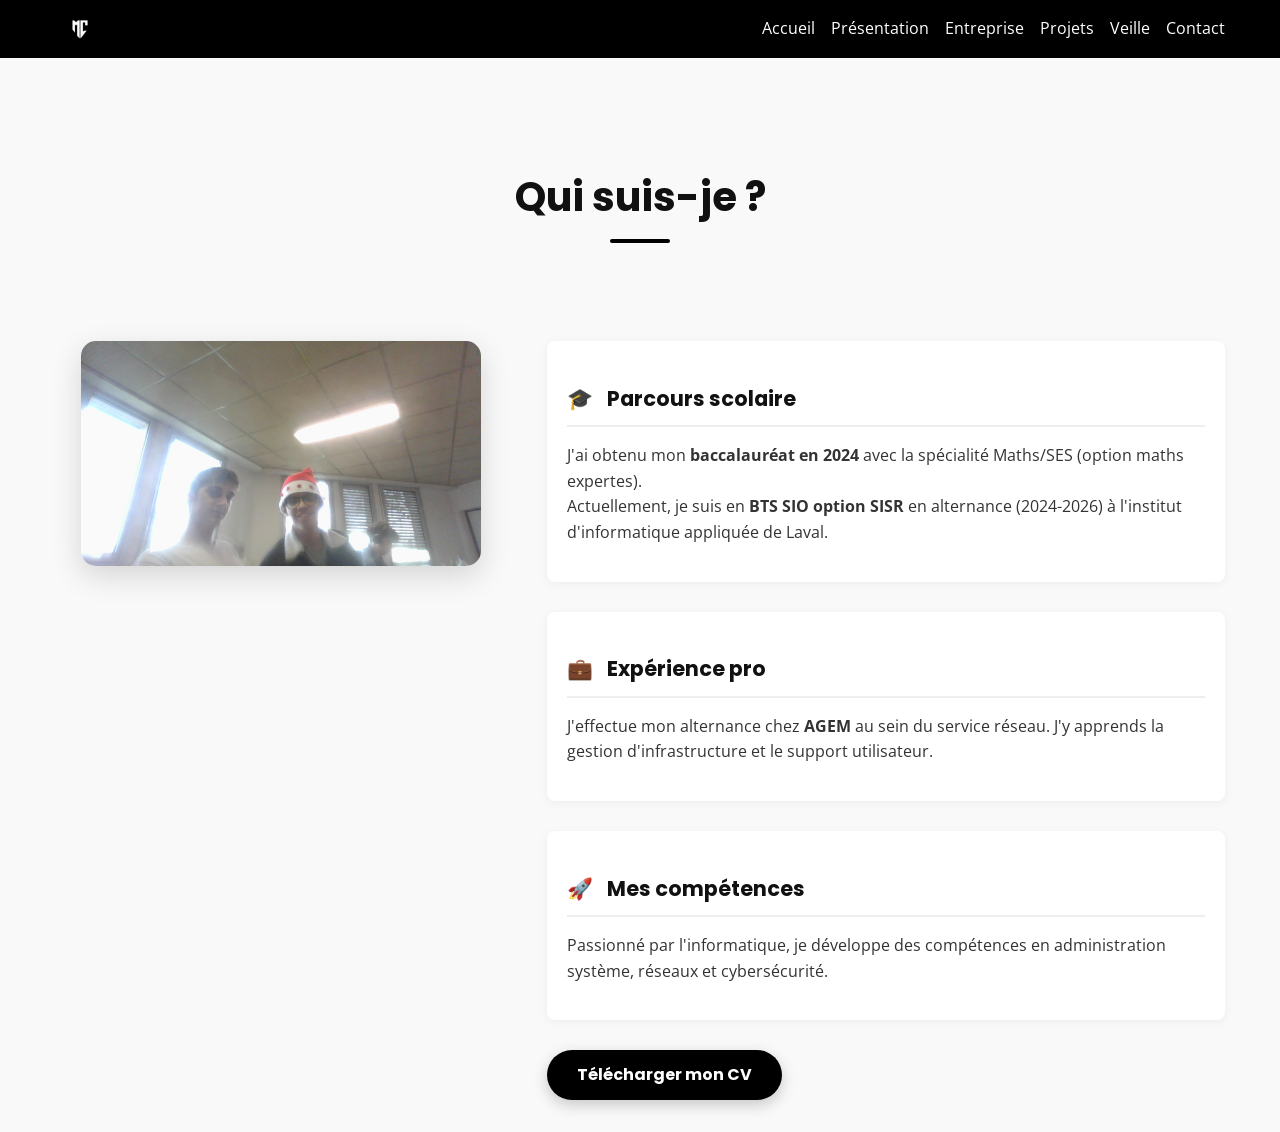
==== presentation.html @ c4e86118 "remplacement de l'ancien portefolio par le nouveau remplacement de l'ancien portefolio par le nouvea" ====
<!DOCTYPE html>
<html lang="fr">
<head>
    <meta charset="UTF-8">
    <meta name="viewport" content="width=device-width, initial-scale=1.0">
    <title>Présentation - Mathis Chauvin</title>
    <link rel="preconnect" href="https://fonts.googleapis.com">
    <link rel="preconnect" href="https://fonts.gstatic.com" crossorigin>
    <link href="https://fonts.googleapis.com/css2?family=Open+Sans:wght@400;600&family=Poppins:wght@600;700&display=swap" rel="stylesheet">
    
    <link rel="stylesheet" href="asset/css/normalize.css">
    <link rel="stylesheet" href="asset/css/style.css">
    <link rel="icon" href="asset/image/m.png" type="image/x-icon">
</head>
<body>
    <header id="header">    
        <div class="container">
            <a href="index.html"><img src="asset/image/mc.png" alt="Logo" class="logo"></a>       
            <nav class="underline">      
                <ul>
                    <li><a href="index.html">Accueil</a></li>
                    <li><a href="presentation.html" class="active">Présentation</a></li>
                    <li><a href="entreprise.html">Entreprise</a></li>
                    <li><a href="projets.html">Projets</a></li>
                    <li><a href="veille.html">Veille</a></li>
                    <li><a href="contact.html">Contact</a></li>
                </ul>
            </nav>
        </div>
    </header>

    <main>
        <section id="presentation-content">
             <div class="container split-layout">
                <div class="full-width">
                    <h2 class="section-title">Qui suis-je ?</h2>
                </div>

                <div class="image-box">
                    <img src="asset/image/noel.jpg" alt="Mathis Chauvin" class="profile-pic">
                </div>

                <div class="text-box">
                    <div class="info-block">
                        <h3><span class="icon">🎓</span> Parcours scolaire</h3>
                        <p>
                            J'ai obtenu mon <strong>baccalauréat en 2024</strong> avec la spécialité Maths/SES (option maths expertes).<br>
                            Actuellement, je suis en <strong>BTS SIO option SISR</strong> en alternance (2024-2026) à l'institut d'informatique appliquée de Laval.
                        </p>
                    </div>

                    <div class="info-block">
                        <h3><span class="icon">💼</span> Expérience pro</h3>
                        <p>
                            J'effectue mon alternance chez <strong>AGEM</strong> au sein du service réseau. J'y apprends la gestion d'infrastructure et le support utilisateur.
                        </p>
                    </div>

                    <div class="info-block">
                        <h3><span class="icon">🚀</span> Mes compétences</h3>
                        <p>
                            Passionné par l'informatique, je développe des compétences en administration système, réseaux et cybersécurité.
                        </p>
                    </div>

                    <a href="asset/pdf/CV licence cybersécurité.pdf" target="_blank" class="btn-download">
                        Télécharger mon CV
                    </a>
                </div>       
             </div>
         </section>
    </main>
    
    </body>
</html>
---- asset/css/style.css ----
html{
    scroll-behavior: smooth;
}

.container {
    width: 100%; /* Prend toute la largeur disponible */
    max-width: 1200px; /* Mais s'arrête à 1200px pour ne pas être trop large sur PC */
    margin: 0 auto;
    padding: 0 15px; /* Ajoute une petite marge interne pour que le texte ne colle pas aux bords sur mobile */
    box-sizing: border-box; /* Assure que le padding ne casse pas la largeur */
}

main > section {
    padding: 2rem 0;
}

/* /----------------------------------Header------------------------------------------------------------*/ 
#header {
    position: fixed;
    top: 0;
    width: 100%;
    background-color: black;
    z-index: 1000
}

#header > .container {
    display: flex;
    justify-content: space-between;
    align-items: center;
}
#header .container ul{
    display: flex;
    gap: 1rem ;
    margin: 0;
    padding: 0;
    list-style: none;
}
#header nav ul a{
color: white;
text-decoration: none;
}
#header .underline :hover{
    text-decoration:underline;
    }

#header .logo{
    height: 50px; ;
} 

#header .logo img{
    height: 100%;
}

/* /-------------------------------------Menu----------------------------------------------------*/ 

 #menus #menuToggle
 {
   display: block;
   position: fixed;
   top: 20px;
   left: 20px;
   
   z-index: 1;
   
   -webkit-user-select: none;
   user-select: none;
 }
 
 #menus #menuToggle a
 {
   text-decoration: none;
   color: #acabab;
   transition: color 0.3s ease;
 }
 
 #menus #menuToggle a:hover
 {
   color: rgb(255, 255, 255);
 }
 
 
 #menus #menuToggle input
 {
   display: block;
   width: 40px;
   height: 32px;
   position: absolute;
   top: -7px;
   left: -5px;
   
   cursor: pointer;
   
   opacity: 0; 
   z-index: 2; 
   
   -webkit-touch-callout: none;
 }
 

  #menus #menuToggle span
 {
   display: block;
   width: 33px;
   height: 4px;
   margin-bottom: 5px;
   position: relative;
   
   background: #cdcdcd;
   border-radius: 3px;
   
   z-index: 1;
   
   transform-origin: 4px 0px;
   
   transition:0.5s cubic-bezier(0.77,0.2,0.05,1.0),
               opacity 0.55s ease;
 }
 
 #menus #menuToggle span:first-child
 {
   transform-origin: 0% 0%;
 }
 
 #menus #menuToggle span:nth-last-child(2)
 {
   transform-origin: 0% 100%;
 }

  #menus #menuToggle input:checked ~ span
 {
   opacity: 1;
   transform: rotate(45deg) translate(-2px, -1px);
   background: #b4b2b2;
 }
 
 
  #menus #menuToggle input:checked ~ span:nth-last-child(3)
 {
   opacity: 0;
   transform: rotate(0deg) scale(0.2, 0.2);
 }
 


  #menus #menu
 {
   position: absolute;
   max-width: 306px;
   width: 100vw;
   max-height: 100vh;
   margin: -100px 0 0 -50px;
   padding: 50px;
   padding-top: 125px;
   box-sizing: border-box;
   overflow-y: auto;
   background: #1b1b1b;
   list-style-type: none;
   -webkit-font-smoothing: antialiased;
   
   transform-origin: 0% 0%;
   transform: translate(-100%, 0);
   
   transition: transform 0.5s cubic-bezier(0.77,0.2,0.05,1.0);
 }
 

 

/* /----------------------------------Autre------------------------------------------------------------*/ 
#home {
    height: 100vh;
    background-image: url('../image/Reseau.jpg');
    background-size: cover;
    color: white;
    background-color: rgba(0,0,0,0.7);
    background-blend-mode: overlay;
    font-size: 2em;
    justify-content: center;
    align-items: center;
    display: flex;
}



#img{
    height: 400px;
      display: block;
     margin-left: auto;
     margin-right: auto;
}

#propos .container{
    display: flex;
    gap: 1rem;
}
h3 {
    text-decoration: underline;
}

/* /----------------------------------Tablette------------------------------------------------------------*/ 
@media screen and (max-width: 800px) {
    .container{
        width: 100%;
    }

    #Veille .tt {
        grid-template-columns: repeat(2, 1fr);
    }
}

#propos .container {
    flex-direction: column;
}


/* --------------------------------------Smartphone ----------------------------------------------------*/
@media screen and (max-width: 500px) {
    #Veille .tt {
        grid-template-columns: repeat(1, 1fr);
    }
}
/* /----------------------------------Bouton------------------------------------------------------------*/ 

@property --color-primary {
    syntax: "<color>";
    inherits: false;
}
    .btn {
        display: inline-block;
        padding: 0.5rem 1rem;
        cursor: pointer;
        text-decoration: none;
        border-radius: 5px;
        border-style: solid;
        border-width: 1px;
        transition: 0.5s;
    }
    
    .btn-primary {
        background-color: black;
        color: white;
        border-color: black;
    }
    
    .btn-primary:hover {
        background-color: gray;
        color: black;
        border-color: black;
    }
    
    .btn-outline-primary {
        background-color: black;
        color: white;
        border-color: black;
    }
    
    .btn-outline-primary:hover {
        background-color: gray;
        color:black ;
        border-color: black;
    }

    #backToTopBtn {
        position: fixed;
        bottom: 20px;
        right: 20px;
        z-index: 99;
        font-size: 18px;
        border: none;
        outline: none;
        background-color: #333;
        color: white;
        padding: 10px;
        border-radius: 50%;
        text-decoration: none;
}

    /* ------------------------------------------classe utilitaire----------------------------- ----------*/

    body{
        background-color: grey;
        color: black;
        margin: 0 !important;
        width: 100%;
        overflow-x: hidden;
    }

    
#cequejeveux {
   border: none; 
   text-align: center;
   text-decoration: underline;
   margin-top: 50px; 
   margin-bottom: 30px; 
}
    
    
    /* /-------------------------------------Projet------------------------------------------------------------*/ 
    .gallery {
        display: flex;
        justify-content: space-between;
    }
    
    .image-container {
        position: relative;
        width: 50%; 
        margin: 5px;
        overflow: hidden;
        
    }
    
    .image-container img {
        width: 100%;
        height: auto;
        display: block;
        z-index: 1
    }
    
    .overlay {
        position: absolute;
        top: 0;
        left: 0;
        width: 100%;
        height: 100%;
        background: rgba(0, 0, 0, 0.8); 
        color: white;
        display: flex;
        justify-content: center;
        align-items: center;
        opacity: 0;
        transition: opacity 0.5s ;
    }
    
    .image-container:hover .overlay {
        opacity: 1;
    }
        /* /-------------------------------------Carte------------------------------------------------------------*/ 
   
        
        .card-container {
            display: flex;
            justify-content: center; 
            gap: 15px;
            margin: 1 auto; 
            padding-bottom: 100px;
        }
        
        .cards {
            background-color: white;
            border-radius: 8px;
            box-shadow: 0 4px 8px rgba(0, 0, 0, 0.1);
            overflow: hidden;
            width: 257px;
            text-align: center;
            transition: transform 0.3s;
        }
        
        .cards:hover {
            transform: translateY(-10px);
        }
        
        .cards img {
            width: 100%;
            height: auto;
        }
        
        .cards h2 {
            margin: 10px 0;
            font-size: 1.5em;
        }
        
        .cards p {
            padding: 0 20px;
            font-size: 1em;
            color: #555;
        }
        
        .cards a {
            display: inline-block;
            margin: 15px 0;
            padding: 10px 20px;
            background-color: #000000;
            color: white;
            text-decoration: none;
            border-radius: 10px;
            transition: background-color 0.3s;
        }
        
        .cards a:hover {
            color: black;
            background-color: #ffffff;
        }
        
        

/* /-------------------------------------Contact------------------------------------------------------------*/ 

#contact {
    font-family: Arial, sans-serif;
    background-color: #b9b7b7;
    display: flex;
    justify-content: center;
    align-items: center;
    height: 70vh;
    margin: 0;
}
.contacte {
    background-color: rgb(88, 82, 82);
    padding: 20px;
    box-shadow: 0 0 10px rgba(240, 235, 235, 0.1);
    border-radius: 5px;
    width: 300px;
    padding-right: 20px;
}

.contacte h1 {
    margin-bottom: 5px;
    font-size: 24px;
    text-align: center;
}

.contacte label {
    display: block;
    margin-bottom: 5px;
    font-weight: bold;
}

.contacte input,
.contacte textarea {
    width: 95%;
    padding: 5px;
    margin-bottom: 10px;
    border: 1px solid #ccc;
    border-radius: 3px;
}

.contacte button {
    width: 100%;
    padding: 10px;
    background-color: black;
    color: white;
    border: none;
    border-radius: 3px;
    cursor: pointer;
    font-size: 16px;
}

.contacte button:hover {
    background-color: #707070;
    color: black;
}

/* /-------------------------------------footer------------------------------------------------------------*/ 

.footer-container {
    background-color: #333;
    color: white;
    padding: 20px 0;
}

.footer-content {
    display: flex;
    justify-content: center;
    width: 80%;
    margin: 0 auto;
    gap: 2px;
}

.footer-column {
    flex: 1;
    margin: 0 10px;
}

.footer-column h3 {
    margin-bottom: 10px;
}

.footer-column ul {
    list-style-type: none;
    padding: 0;
}

.footer-column ul li {
    margin-bottom: 10px;
}

.footer-column a {
    color: white;
    text-decoration: none;
}

.footer-column a:hover {
    text-decoration: underline;
}

.footer-column .article-date {
    font-size: 0.9em;
    color: #bbb;
}

.social-icons {
    display: flex;
}

.social-icons li {
    margin-right: 10px;
}

.footer-bottom {
    display: flex;
    justify-content: space-between;
    align-items: center;
    padding-top: 20px;
    border-top: 1px solid #444;
    width: 80%;
    margin: 0 auto;
}

.footer-logo img {
    width: 100px;
}

.footer-copyright {
    font-size: 0.9em;
    color: #bbb;
}

.footer-links ul {
    list-style-type: none;
    padding: 0;
    display: flex;
}

.footer-links ul li {
    margin-left: 15px;
}

.footer-links ul li a {
    color: white;
    text-decoration: none;
}

.footer-links ul li :hover {
    text-decoration: underline;
}

.logos{
    height: 30px;
}


/* =========================================
   NOUVEAU STYLE - TYPOGRAPHIE & GENERAL
   ========================================= */

/* On applique une police propre sur tout le site */
body {
    font-family: 'Open Sans', sans-serif;
    background-color: #f9f9f9; /* Un gris très clair, plus doux que le blanc pur */
    color: #333; /* Gris foncé au lieu de noir pur (plus lisible) */
    line-height: 1.6; /* Aère le texte */
}

/* Titres jolis et modernes */
h1, h2, h3 {
    font-family: 'Poppins', sans-serif;
    color: #111;
    margin-bottom: 0.5rem;
}

/* =========================================
   STYLE SPECIFIQUE PAGE PRESENTATION
   ========================================= */

/* Mise en page : Flexbox pour mettre image et texte côte à côte */
.split-layout {
    display: flex;
    flex-wrap: wrap; /* Permet de passer à la ligne sur mobile */
    align-items: flex-start; /* Aligne le haut de l'image avec le haut du texte */
    gap: 40px; /* Espace entre l'image et le texte */
    padding-top: 20px;
}

.full-width {
    width: 100%;
    text-align: center;
    margin-bottom: 40px;
}

/* Style du grand titre H2 */
.section-title {
    font-size: 2.5rem;
    position: relative;
    display: inline-block;
    padding-bottom: 10px;
    /* On retire ton ancien style de cadre noir */
    border: none !important; 
    text-decoration: none !important;
}

/* Petite barre décorative sous le titre */
.section-title::after {
    content: '';
    display: block;
    width: 60px;
    height: 4px;
    background-color: #000; /* Change cette couleur si tu veux (ex: bleu) */
    margin: 10px auto 0;
    border-radius: 2px;
}

/* --- Colonne Image --- */
.image-box {
    flex: 1; /* Prend 1 part de l'espace */
    min-width: 300px; /* Largeur mini */
    display: flex;
    justify-content: center;
}

.profile-pic {
    width: 100%;
    max-width: 400px;
    height: auto;
    border-radius: 15px; /* Arrondit les angles */
    box-shadow: 0 10px 30px rgba(0,0,0,0.15); /* Ombre portée élégante */
    object-fit: cover;
}

/* --- Colonne Texte --- */
.text-box {
    flex: 1.5; /* Le texte prend plus de place que l'image */
    min-width: 300px;
}

.info-block {
    margin-bottom: 30px;
    background: white;
    padding: 20px;
    border-radius: 8px;
    box-shadow: 0 2px 10px rgba(0,0,0,0.05); /* Légère ombre sur les blocs de texte */
}

.info-block h3 {
    font-size: 1.3rem;
    border-bottom: 2px solid #eee;
    padding-bottom: 10px;
    margin-bottom: 15px;
    text-decoration: none; /* Enlève le soulignement moche */
}

.icon {
    margin-right: 10px; /* Espace entre l'emoji et le titre */
}

/* --- Joli Bouton --- */
.btn-download {
    display: inline-block;
    background-color: #000;
    color: white;
    padding: 12px 30px;
    border-radius: 30px; 
    text-decoration: none;
    font-weight: bold;
    font-family: 'Poppins', sans-serif;
    transition: transform 0.3s, background-color 0.3s;
    box-shadow: 0 5px 15px rgba(0,0,0,0.2);
}

.btn-download:hover {
    background-color: #333;
    transform: translateY(-3px); 
}

/* =========================================
   RESPONSIVE (MOBILE)
   ========================================= */
@media screen and (max-width: 768px) {
    .split-layout {
        flex-direction: column; /* Tout s'empile verticalement */
        gap: 20px;
    }
    
    .text-box, .image-box {
        width: 100%; /* Prend toute la largeur */
    }

    .section-title {
        font-size: 2rem;
    }
}


/* =========================================
   STYLE PAGE ACCUEIL (HERO SECTION)
   ========================================= */

#home {
    /* Image de fond avec un filtre sombre pour que le texte blanc ressorte bien */
    background: linear-gradient(rgba(0, 0, 0, 0.7), rgba(0, 0, 0, 0.7)), url('../image/Reseau.jpg');
    background-size: cover;
    background-position: center;
    background-attachment: fixed; /* Effet sympa : l'image reste fixe quand on scroll */
    
    height: 100vh; /* Prend toute la hauteur de l'écran */
    display: flex;
    justify-content: center; /* Centre horizontalement */
    align-items: center; /* Centre verticalement */
    text-align: center;
    color: white;
    
    /* Correction pour le menu fixe : on annule le padding du main */
    margin-top: -100px; 
    padding-top: 100px;
}

.hero-content {
    max-width: 800px;
    padding: 20px;
    animation: fadeIn 1.5s ease-in-out; /* Petite animation d'apparition */
}

/* Le Nom Prénom */
.hero-content h1 {
    font-family: 'Poppins', sans-serif;
    font-size: 3.5rem;
    font-weight: 700;
    margin-bottom: 10px;
    text-transform: uppercase;
    letter-spacing: 2px;
}

/* Le statut (BTS SIO) */
.subtitle {
    font-family: 'Poppins', sans-serif;
    font-size: 1.5rem;
    font-weight: 400;
    color: #ddd; /* Gris très clair */
    margin-bottom: 20px;
}

/* La phrase d'accroche */
.tagline {
    font-family: 'Open Sans', sans-serif;
    font-size: 1.1rem;
    margin-bottom: 40px;
    color: #ccc;
}

/* --- Boutons d'action --- */
.cta-group {
    display: flex;
    gap: 20px;
    justify-content: center;
    flex-wrap: wrap;
}

.btn-hero {
    padding: 12px 30px;
    font-family: 'Poppins', sans-serif;
    font-weight: 600;
    text-decoration: none;
    border-radius: 30px;
    transition: all 0.3s ease;
    border: 2px solid white;
}

/* Bouton plein (Blanc) */
.btn-filled {
    background-color: white;
    color: black;
}

.btn-filled:hover {
    background-color: #ddd;
    border-color: #ddd;
    transform: translateY(-3px);
}

/* Bouton contour (Transparent) */
.btn-outline {
    background-color: transparent;
    color: white;
}

.btn-outline:hover {
    background-color: white;
    color: black;
    transform: translateY(-3px);
}

/* Petite animation d'apparition */
@keyframes fadeIn {
    from { opacity: 0; transform: translateY(20px); }
    to { opacity: 1; transform: translateY(0); }
}

/* Adaptation Mobile */
@media screen and (max-width: 600px) {
    .hero-content h1 {
        font-size: 2.5rem;
    }
    .subtitle {
        font-size: 1.2rem;
    }
    .cta-group {
        flex-direction: column;
    }
}


.footer-column h3 {
    color: #ffffff;              
}


/* Espace pour éviter que le contenu ne passe sous le header fixe */
main {
    padding-top: 80px; /* Ajuste selon la hauteur de ton header */
}

/* Centrer le titre PROJET */
.bg-light .container h2#Veille {
    text-align: center;
    margin-top: 2rem;
    margin-bottom: 2rem;
    font-size: 2.5rem;
    text-transform: uppercase;
}

/* Style pour le nouveau bouton en bas de page */
.btn-container-bottom {
    display: flex;
    justify-content: center;
    padding: 40px 0;
}

.btn-e5 {
    background-color: #333;
    color: white;
    padding: 15px 30px;
    border: none;
    border-radius: 5px;
    cursor: pointer;
    font-size: 1rem;
    transition: background 0.3s;
    text-decoration: none;
}

.btn-e5:hover {
    background-color: #555;
}
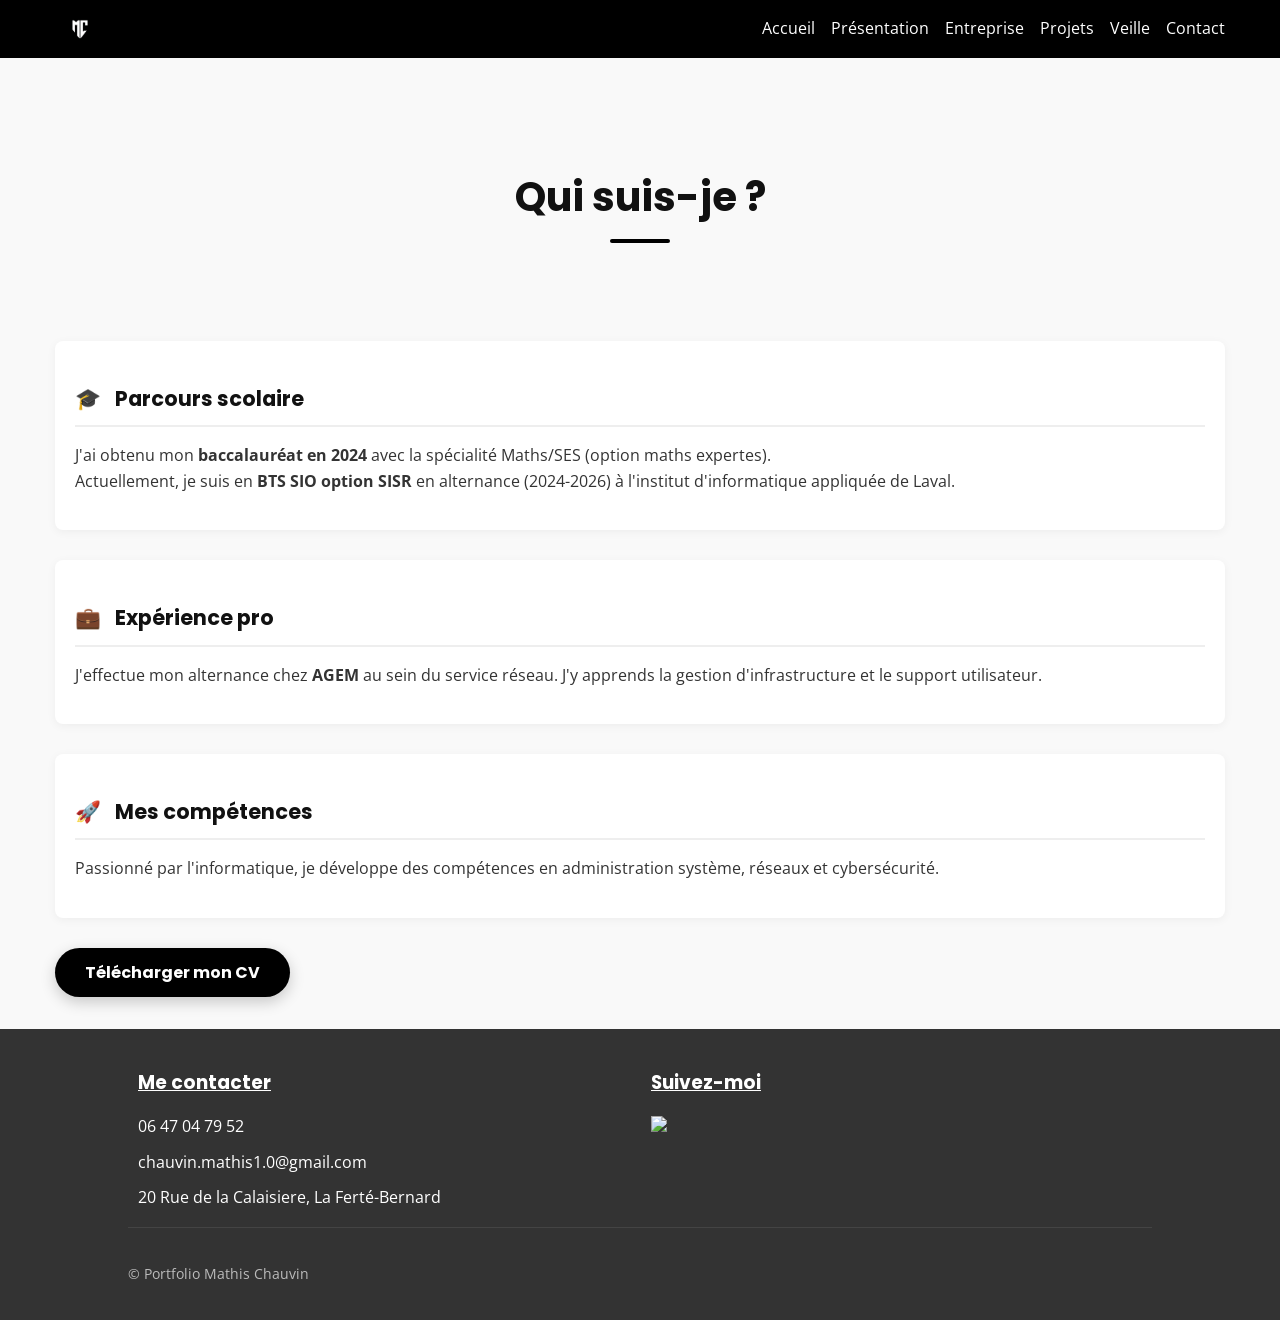
==== commit 60a7f1b9: "Add files via upload" ====
--- a/presentation.html
+++ b/presentation.html
@@ -36,10 +36,6 @@
                     <h2 class="section-title">Qui suis-je ?</h2>
                 </div>
 
-                <div class="image-box">
-                    <img src="asset/image/noel.jpg" alt="Mathis Chauvin" class="profile-pic">
-                </div>
-
                 <div class="text-box">
                     <div class="info-block">
                         <h3><span class="icon">🎓</span> Parcours scolaire</h3>
@@ -72,4 +68,28 @@
     </main>
     
     </body>
+
+<footer class="footer-container">
+        <div class="footer-content">
+            <div class="footer-column">
+                <h3>Me contacter</h3>
+                <ul>
+                    <li><i class="fas fa-phone"></i> 06 47 04 79 52</li>
+                    <li><i class="fas fa-envelope"></i> chauvin.mathis1.0@gmail.com</li>
+                    <li><i class="fas fa-map-marker-alt"></i> 20 Rue de la Calaisiere, La Ferté-Bernard</li>
+                </ul>
+            </div>
+            <div class="footer-column">
+                <h3>Suivez-moi</h3>
+                <ul class="social-icons">
+                    <li><a href="https://linkedin.com/"><img src="asset/image/likedin.png" class="logos"></a></li>
+                </ul>
+            </div>
+        </div>
+        <div class="footer-bottom">
+            <div class="footer-copyright">
+                <p>&copy; Portfolio Mathis Chauvin</p>
+            </div>
+        </div>
+    </footer>
 </html>
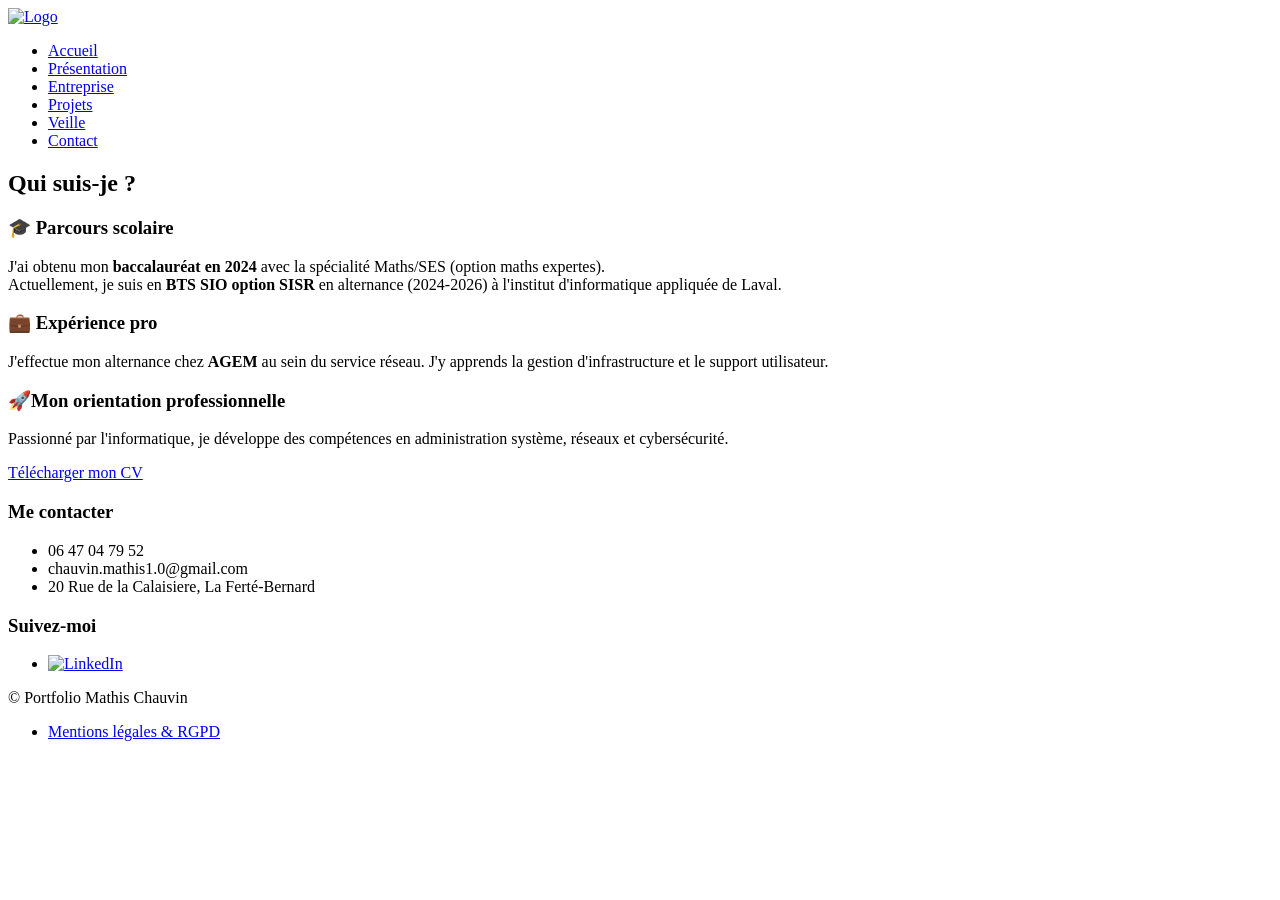
==== commit 0c642b4c: "Add files via upload" ====
--- a/presentation.html
+++ b/presentation.html
@@ -11,12 +11,14 @@
     <link rel="stylesheet" href="asset/css/normalize.css">
     <link rel="stylesheet" href="asset/css/style.css">
     <link rel="icon" href="asset/image/m.png" type="image/x-icon">
+    <script data-goatcounter="https://cvnmts.goatcounter.com/count"
+        async src="//gc.zgo.at/count.js"></script>
 </head>
 <body>
     <header id="header">    
         <div class="container">
             <a href="index.html"><img src="asset/image/mc.png" alt="Logo" class="logo"></a>       
-            <nav class="underline">      
+            <nav>      
                 <ul>
                     <li><a href="index.html">Accueil</a></li>
                     <li><a href="presentation.html" class="active">Présentation</a></li>
@@ -53,7 +55,7 @@
                     </div>
 
                     <div class="info-block">
-                        <h3><span class="icon">🚀</span> Mes compétences</h3>
+                        <h3><span class="icon">🚀</span>Mon orientation professionnelle</h3>
                         <p>
                             Passionné par l'informatique, je développe des compétences en administration système, réseaux et cybersécurité.
                         </p>
@@ -66,30 +68,33 @@
              </div>
          </section>
     </main>
-    
+  <footer class="footer-container">
+    <div class="footer-content">
+        <div class="footer-column">
+            <h3>Me contacter</h3>
+            <ul>
+                <li><i class="fas fa-phone"></i> 06 47 04 79 52</li>
+                <li><i class="fas fa-envelope"></i> chauvin.mathis1.0@gmail.com</li>
+                <li><i class="fas fa-map-marker-alt"></i> 20 Rue de la Calaisiere, La Ferté-Bernard</li>
+            </ul>
+        </div>
+        <div class="footer-column">
+            <h3>Suivez-moi</h3>
+            <ul class="social-icons">
+                <li><a href="https://www.linkedin.com/in/mathis-chauvin-8566023b2/"><img src="asset/image/likedin.png" class="logos" alt="LinkedIn"></a></li>
+            </ul>
+        </div>
+    </div>
+    <div class="footer-bottom">
+        <div class="footer-copyright">
+            <p>&copy; Portfolio Mathis Chauvin</p>
+        </div>
+        <div class="footer-links">
+            <ul>
+                <li><a href="mentions-legales.html">Mentions légales & RGPD</a></li>
+            </ul>
+        </div>
+    </div>
+</footer>  
     </body>
-
-<footer class="footer-container">
-        <div class="footer-content">
-            <div class="footer-column">
-                <h3>Me contacter</h3>
-                <ul>
-                    <li><i class="fas fa-phone"></i> 06 47 04 79 52</li>
-                    <li><i class="fas fa-envelope"></i> chauvin.mathis1.0@gmail.com</li>
-                    <li><i class="fas fa-map-marker-alt"></i> 20 Rue de la Calaisiere, La Ferté-Bernard</li>
-                </ul>
-            </div>
-            <div class="footer-column">
-                <h3>Suivez-moi</h3>
-                <ul class="social-icons">
-                    <li><a href="https://linkedin.com/"><img src="asset/image/likedin.png" class="logos"></a></li>
-                </ul>
-            </div>
-        </div>
-        <div class="footer-bottom">
-            <div class="footer-copyright">
-                <p>&copy; Portfolio Mathis Chauvin</p>
-            </div>
-        </div>
-    </footer>
 </html>
